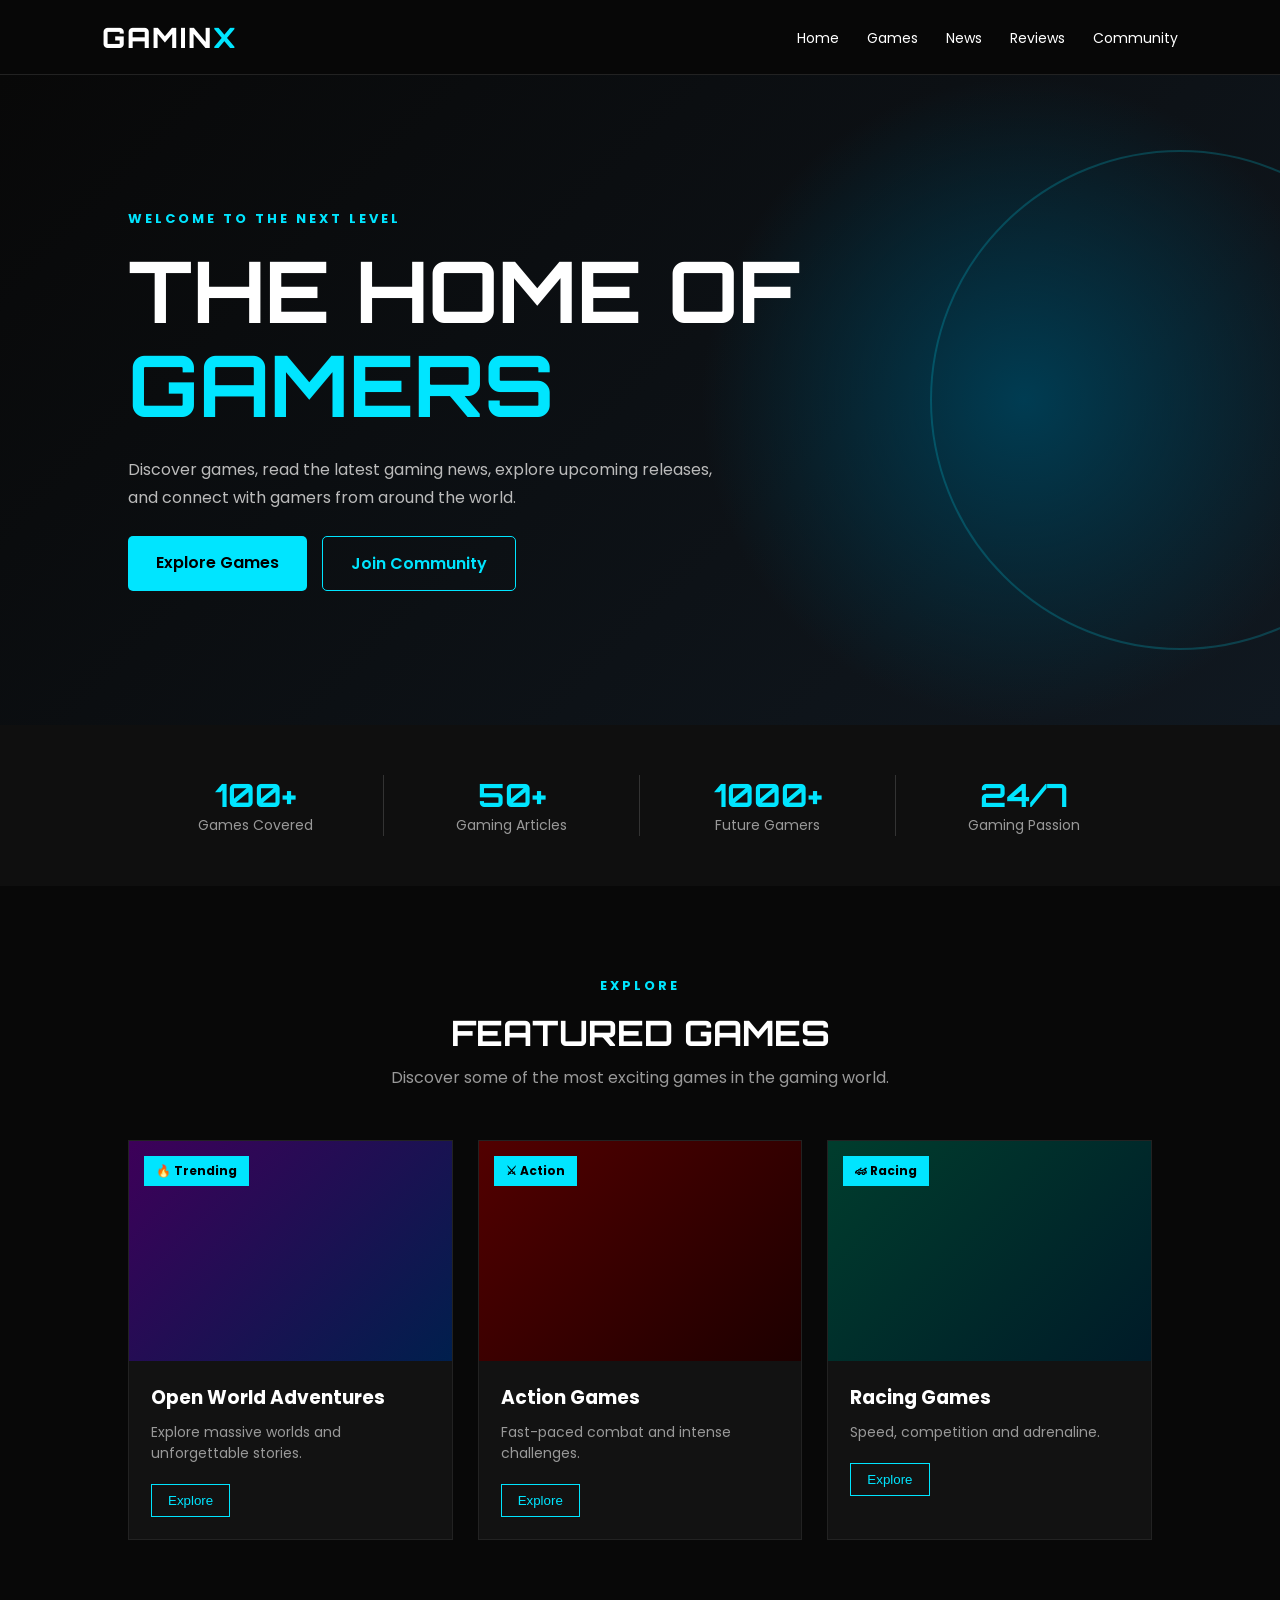
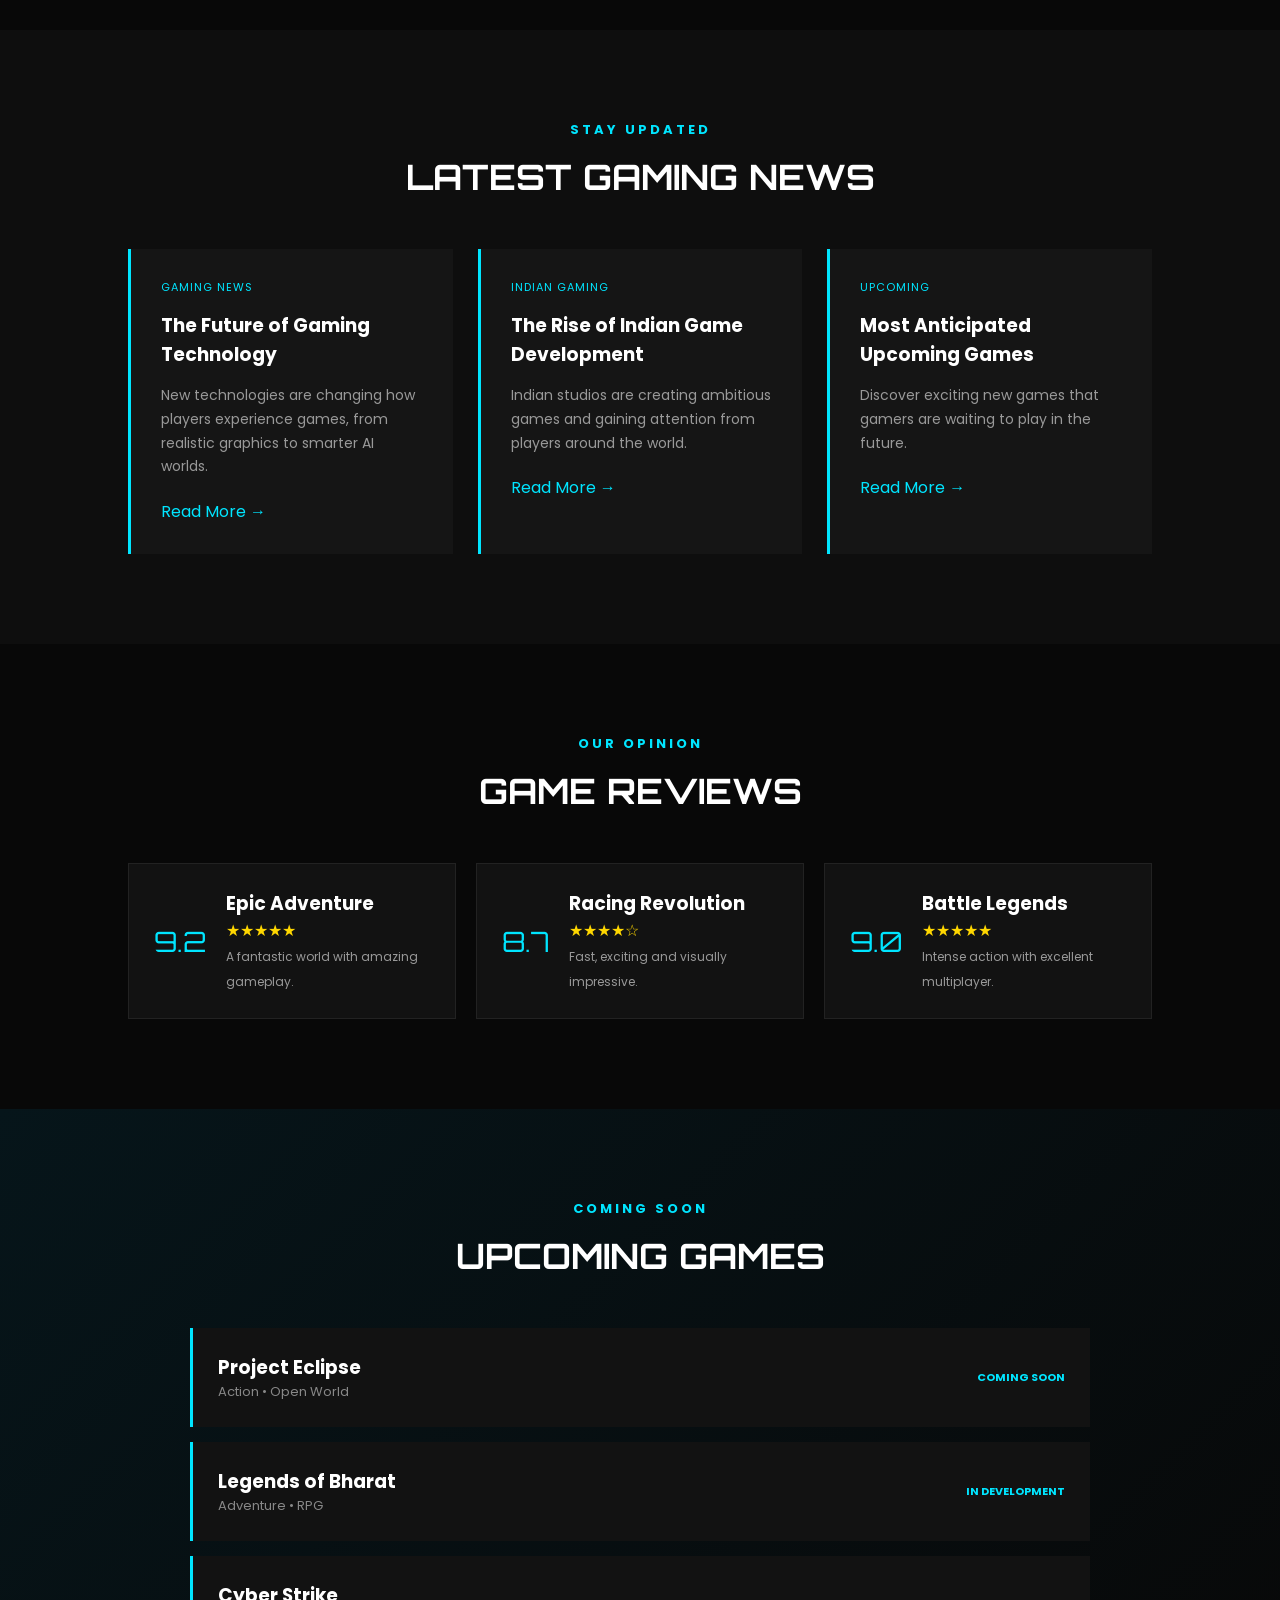
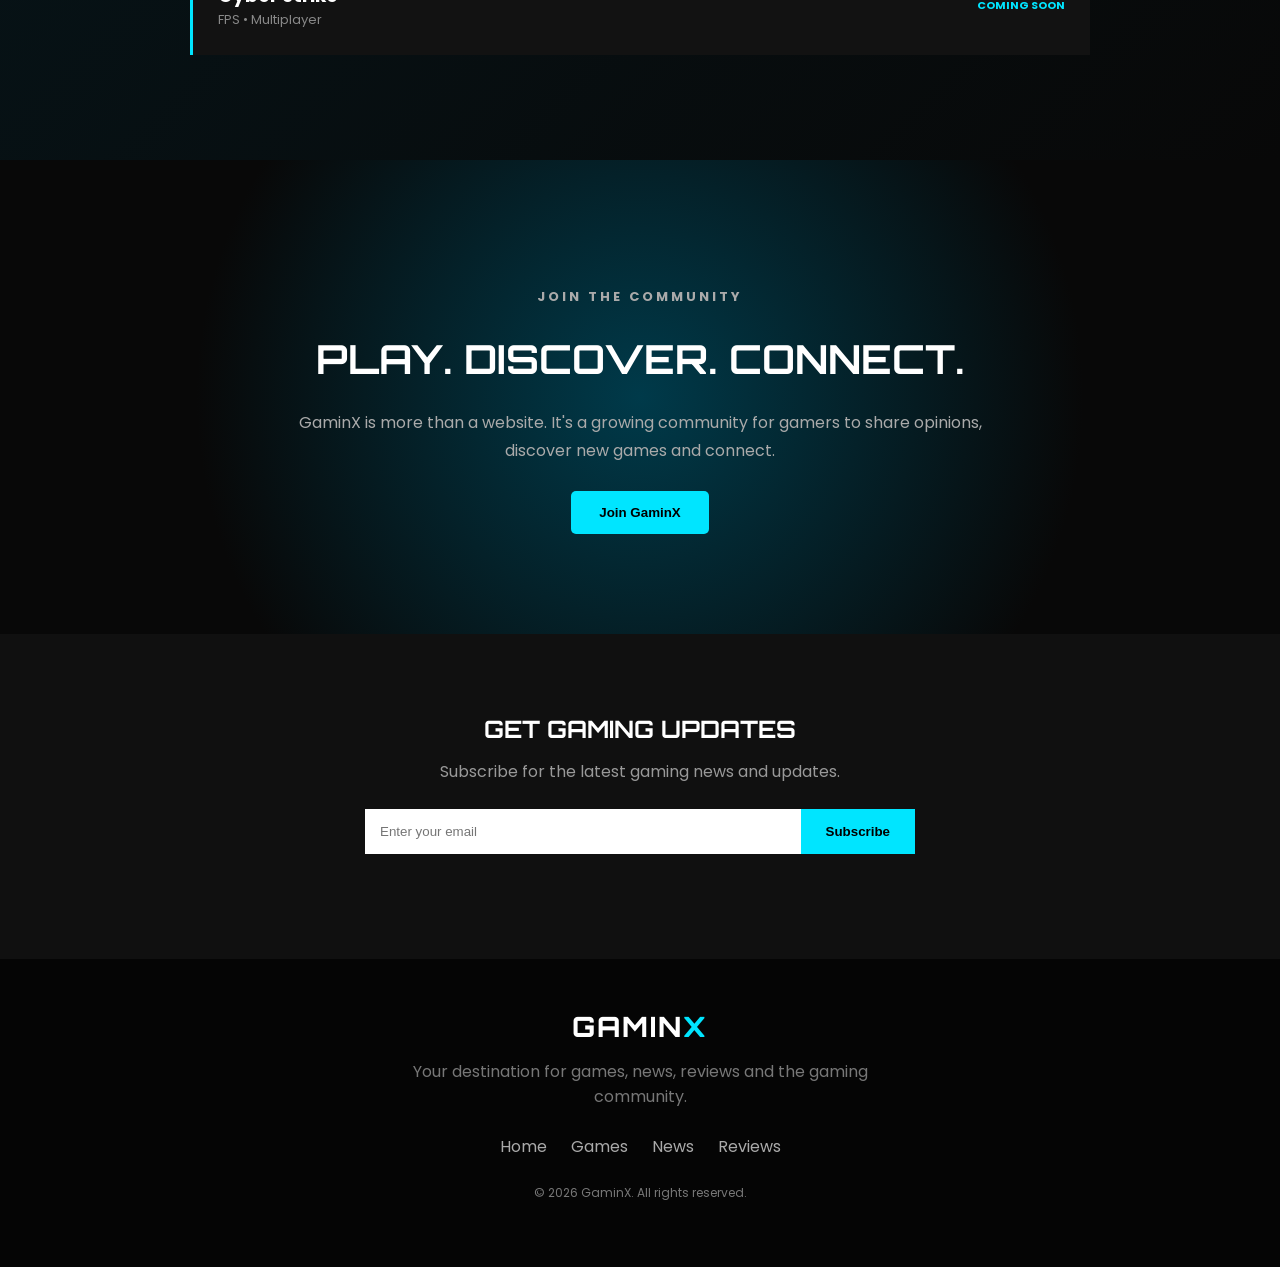
==== index.html @ e20bd8ae "Add GaminX website files Initial upload of GaminX website files including HTML, CSS, and JavaScript." ====
<!DOCTYPE html>
<html lang="en">
<head>
  <meta charset="UTF-8">
  <meta name="viewport" content="width=device-width, initial-scale=1.0">

  <title>GaminX - The Ultimate Gaming Community</title>

  <link rel="stylesheet" href="style.css">

  <!-- Google Font -->
  <link rel="preconnect" href="https://fonts.googleapis.com">
  <link rel="preconnect" href="https://fonts.gstatic.com" crossorigin>
  <link href="https://fonts.googleapis.com/css2?family=Orbitron:wght@400;600;700;800&family=Poppins:wght@300;400;500;600;700&display=swap" rel="stylesheet">
</head>

<body>

  <!-- Navigation -->
  <nav class="navbar">
    <div class="logo">GAMIN<span>X</span></div>

    <ul class="nav-links" id="navLinks">
      <li><a href="#home">Home</a></li>
      <li><a href="#games">Games</a></li>
      <li><a href="#news">News</a></li>
      <li><a href="#reviews">Reviews</a></li>
      <li><a href="#community">Community</a></li>
    </ul>

    <button class="menu-btn" id="menuBtn">☰</button>
  </nav>


  <!-- Hero -->
  <section class="hero" id="home">
    <div class="hero-content">
      <p class="tag">WELCOME TO THE NEXT LEVEL</p>

      <h1>
        THE HOME OF<br>
        <span>GAMERS</span>
      </h1>

      <p class="hero-text">
        Discover games, read the latest gaming news, explore upcoming releases,
        and connect with gamers from around the world.
      </p>

      <div class="hero-buttons">
        <a href="#games" class="btn primary">Explore Games</a>
        <a href="#community" class="btn secondary">Join Community</a>
      </div>
    </div>

    <div class="hero-decoration"></div>
  </section>


  <!-- Stats -->
  <section class="stats">
    <div class="stat">
      <h2>100+</h2>
      <p>Games Covered</p>
    </div>

    <div class="stat">
      <h2>50+</h2>
      <p>Gaming Articles</p>
    </div>

    <div class="stat">
      <h2>1000+</h2>
      <p>Future Gamers</p>
    </div>

    <div class="stat">
      <h2>24/7</h2>
      <p>Gaming Passion</p>
    </div>
  </section>


  <!-- Featured Games -->
  <section class="section" id="games">

    <div class="section-header">
      <p class="tag">EXPLORE</p>
      <h2>FEATURED GAMES</h2>
      <p>Discover some of the most exciting games in the gaming world.</p>
    </div>

    <div class="game-grid">

      <div class="game-card">
        <div class="game-image image-one">
          <span>🔥 Trending</span>
        </div>

        <div class="game-info">
          <h3>Open World Adventures</h3>
          <p>Explore massive worlds and unforgettable stories.</p>
          <button class="small-btn">Explore</button>
        </div>
      </div>


      <div class="game-card">
        <div class="game-image image-two">
          <span>⚔ Action</span>
        </div>

        <div class="game-info">
          <h3>Action Games</h3>
          <p>Fast-paced combat and intense challenges.</p>
          <button class="small-btn">Explore</button>
        </div>
      </div>


      <div class="game-card">
        <div class="game-image image-three">
          <span>🏎 Racing</span>
        </div>

        <div class="game-info">
          <h3>Racing Games</h3>
          <p>Speed, competition and adrenaline.</p>
          <button class="small-btn">Explore</button>
        </div>
      </div>

    </div>
  </section>


  <!-- Latest News -->
  <section class="section dark-section" id="news">

    <div class="section-header">
      <p class="tag">STAY UPDATED</p>
      <h2>LATEST GAMING NEWS</h2>
    </div>

    <div class="news-container">

      <article class="news-card">
        <div class="news-date">GAMING NEWS</div>
        <h3>The Future of Gaming Technology</h3>
        <p>
          New technologies are changing how players experience games,
          from realistic graphics to smarter AI worlds.
        </p>
        <a href="#">Read More →</a>
      </article>


      <article class="news-card">
        <div class="news-date">INDIAN GAMING</div>
        <h3>The Rise of Indian Game Development</h3>
        <p>
          Indian studios are creating ambitious games and gaining
          attention from players around the world.
        </p>
        <a href="#">Read More →</a>
      </article>


      <article class="news-card">
        <div class="news-date">UPCOMING</div>
        <h3>Most Anticipated Upcoming Games</h3>
        <p>
          Discover exciting new games that gamers are waiting
          to play in the future.
        </p>
        <a href="#">Read More →</a>
      </article>

    </div>
  </section>


  <!-- Reviews -->
  <section class="section" id="reviews">

    <div class="section-header">
      <p class="tag">OUR OPINION</p>
      <h2>GAME REVIEWS</h2>
    </div>

    <div class="review-grid">

      <div class="review-card">
        <div class="review-score">9.2</div>
        <div>
          <h3>Epic Adventure</h3>
          <p>★★★★★</p>
          <span>A fantastic world with amazing gameplay.</span>
        </div>
      </div>

      <div class="review-card">
        <div class="review-score">8.7</div>
        <div>
          <h3>Racing Revolution</h3>
          <p>★★★★☆</p>
          <span>Fast, exciting and visually impressive.</span>
        </div>
      </div>

      <div class="review-card">
        <div class="review-score">9.0</div>
        <div>
          <h3>Battle Legends</h3>
          <p>★★★★★</p>
          <span>Intense action with excellent multiplayer.</span>
        </div>
      </div>

    </div>
  </section>


  <!-- Upcoming -->
  <section class="section upcoming">

    <div class="section-header">
      <p class="tag">COMING SOON</p>
      <h2>UPCOMING GAMES</h2>
    </div>

    <div class="upcoming-list">

      <div class="upcoming-item">
        <div>
          <h3>Project Eclipse</h3>
          <p>Action • Open World</p>
        </div>
        <span>COMING SOON</span>
      </div>

      <div class="upcoming-item">
        <div>
          <h3>Legends of Bharat</h3>
          <p>Adventure • RPG</p>
        </div>
        <span>IN DEVELOPMENT</span>
      </div>

      <div class="upcoming-item">
        <div>
          <h3>Cyber Strike</h3>
          <p>FPS • Multiplayer</p>
        </div>
        <span>COMING SOON</span>
      </div>

    </div>
  </section>


  <!-- Community -->
  <section class="community" id="community">

    <div class="community-content">
      <p class="tag">JOIN THE COMMUNITY</p>

      <h2>PLAY. DISCOVER. CONNECT.</h2>

      <p>
        GaminX is more than a website. It's a growing community for
        gamers to share opinions, discover new games and connect.
      </p>

      <button class="btn primary" id="joinBtn">
        Join GaminX
      </button>
    </div>

  </section>


  <!-- Newsletter -->
  <section class="newsletter">

    <h2>GET GAMING UPDATES</h2>

    <p>Subscribe for the latest gaming news and updates.</p>

    <div class="subscribe-box">
      <input type="email" id="emailInput" placeholder="Enter your email">
      <button id="subscribeBtn">Subscribe</button>
    </div>

    <p id="message"></p>

  </section>


  <!-- Footer -->
  <footer>

    <div class="footer-logo">GAMIN<span>X</span></div>

    <p>
      Your destination for games, news, reviews and the gaming community.
    </p>

    <div class="footer-links">
      <a href="#home">Home</a>
      <a href="#games">Games</a>
      <a href="#news">News</a>
      <a href="#reviews">Reviews</a>
    </div>

    <p class="copyright">
      © 2026 GaminX. All rights reserved.
    </p>

  </footer>


  <script src="script.js"></script>

</body>
</html>
---- style.css ----
* {
  margin: 0;
  padding: 0;
  box-sizing: border-box;
}

html {
  scroll-behavior: smooth;
}

body {
  background: #080808;
  color: white;
  font-family: "Poppins", sans-serif;
}

/* Navigation */

.navbar {
  height: 75px;
  width: 100%;
  padding: 0 8%;
  display: flex;
  justify-content: space-between;
  align-items: center;
  background: rgba(8, 8, 8, 0.95);
  position: sticky;
  top: 0;
  z-index: 1000;
  border-bottom: 1px solid #222;
}

.logo,
.footer-logo {
  font-family: "Orbitron", sans-serif;
  font-size: 28px;
  font-weight: 800;
  letter-spacing: 2px;
}

.logo span,
.footer-logo span {
  color: #00e5ff;
}

.nav-links {
  display: flex;
  list-style: none;
  gap: 28px;
}

.nav-links a {
  color: white;
  text-decoration: none;
  font-size: 14px;
  transition: 0.3s;
}

.nav-links a:hover {
  color: #00e5ff;
}

.menu-btn {
  display: none;
  background: transparent;
  border: none;
  color: white;
  font-size: 25px;
  cursor: pointer;
}

/* Hero */

.hero {
  min-height: 650px;
  display: flex;
  align-items: center;
  padding: 80px 10%;
  position: relative;
  overflow: hidden;

  background:
    radial-gradient(circle at 80% 50%, #003c52, transparent 30%),
    linear-gradient(135deg, #080808, #101820);
}

.hero-content {
  max-width: 700px;
  z-index: 2;
}

.tag {
  color: #00e5ff;
  font-size: 13px;
  font-weight: 700;
  letter-spacing: 3px;
  margin-bottom: 15px;
}

.hero h1 {
  font-family: "Orbitron", sans-serif;
  font-size: clamp(45px, 7vw, 85px);
  line-height: 1.1;
}

.hero h1 span {
  color: #00e5ff;
}

.hero-text {
  max-width: 600px;
  margin: 25px 0;
  color: #bbb;
  line-height: 1.7;
}

.hero-buttons {
  display: flex;
  gap: 15px;
}

.btn {
  padding: 14px 28px;
  border-radius: 5px;
  text-decoration: none;
  border: none;
  cursor: pointer;
  font-weight: 600;
  display: inline-block;
}

.primary {
  background: #00e5ff;
  color: black;
}

.primary:hover {
  background: white;
}

.secondary {
  border: 1px solid #00e5ff;
  color: #00e5ff;
}

.secondary:hover {
  background: #00e5ff;
  color: black;
}

.hero-decoration {
  position: absolute;
  width: 500px;
  height: 500px;
  border: 2px solid #00e5ff;
  border-radius: 50%;
  right: -150px;
  opacity: 0.2;
}

/* Stats */

.stats {
  display: grid;
  grid-template-columns: repeat(4, 1fr);
  padding: 50px 10%;
  background: #0f0f0f;
  text-align: center;
}

.stat {
  border-right: 1px solid #333;
}

.stat:last-child {
  border: none;
}

.stat h2 {
  font-family: "Orbitron";
  color: #00e5ff;
  font-size: 32px;
}

.stat p {
  color: #999;
  font-size: 14px;
}

/* Sections */

.section {
  padding: 90px 10%;
}

.dark-section {
  background: #0e0e0e;
}

.section-header {
  text-align: center;
  margin-bottom: 50px;
}

.section-header h2 {
  font-family: "Orbitron";
  font-size: 35px;
}

.section-header > p:last-child {
  color: #999;
  margin-top: 10px;
}

/* Games */

.game-grid {
  display: grid;
  grid-template-columns: repeat(3, 1fr);
  gap: 25px;
}

.game-card {
  background: #121212;
  border: 1px solid #222;
  transition: 0.3s;
}

.game-card:hover {
  transform: translateY(-8px);
  border-color: #00e5ff;
}

.game-image {
  height: 220px;
  padding: 15px;
  display: flex;
  align-items: flex-start;
}

.game-image span {
  background: #00e5ff;
  color: black;
  padding: 6px 12px;
  font-size: 12px;
  font-weight: bold;
}

.image-one {
  background:
    linear-gradient(135deg, #3d0059, #001f4d);
}

.image-two {
  background:
    linear-gradient(135deg, #520000, #1d0000);
}

.image-three {
  background:
    linear-gradient(135deg, #003d2d, #001b28);
}

.game-info {
  padding: 22px;
}

.game-info h3 {
  margin-bottom: 10px;
}

.game-info p {
  color: #999;
  font-size: 14px;
  margin-bottom: 20px;
}

.small-btn {
  background: transparent;
  color: #00e5ff;
  border: 1px solid #00e5ff;
  padding: 8px 16px;
  cursor: pointer;
}

/* News */

.news-container {
  display: grid;
  grid-template-columns: repeat(3, 1fr);
  gap: 25px;
}

.news-card {
  background: #151515;
  padding: 30px;
  border-left: 3px solid #00e5ff;
}

.news-date {
  font-size: 11px;
  color: #00e5ff;
  margin-bottom: 15px;
  letter-spacing: 1px;
}

.news-card h3 {
  margin-bottom: 15px;
}

.news-card p {
  color: #999;
  font-size: 14px;
  line-height: 1.7;
  margin-bottom: 20px;
}

.news-card a {
  color: #00e5ff;
  text-decoration: none;
}

/* Reviews */

.review-grid {
  display: grid;
  grid-template-columns: repeat(3, 1fr);
  gap: 20px;
}

.review-card {
  background: #121212;
  padding: 25px;
  display: flex;
  align-items: center;
  gap: 20px;
  border: 1px solid #222;
}

.review-score {
  font-family: "Orbitron";
  font-size: 28px;
  color: #00e5ff;
}

.review-card p {
  color: gold;
}

.review-card span {
  font-size: 12px;
  color: #999;
}

/* Upcoming */

.upcoming {
  background: linear-gradient(135deg, #06151a, #080808);
}

.upcoming-list {
  max-width: 900px;
  margin: auto;
}

.upcoming-item {
  padding: 25px;
  margin-bottom: 15px;
  background: #121212;
  display: flex;
  justify-content: space-between;
  align-items: center;
  border-left: 3px solid #00e5ff;
}

.upcoming-item p {
  color: #888;
  font-size: 13px;
}

.upcoming-item span {
  color: #00e5ff;
  font-size: 11px;
  font-weight: bold;
}

/* Community */

.community {
  padding: 100px 10%;
  text-align: center;
  background:
    radial-gradient(circle, #003a4a, #080808 65%);
}

.community-content {
  max-width: 750px;
  margin: auto;
}

.community h2 {
  font-family: "Orbitron";
  font-size: 40px;
}

.community p {
  color: #aaa;
  margin: 25px auto;
  line-height: 1.8;
}

/* Newsletter */

.newsletter {
  padding: 80px 10%;
  text-align: center;
  background: #101010;
}

.newsletter h2 {
  font-family: "Orbitron";
}

.newsletter > p {
  color: #999;
  margin: 15px;
}

.subscribe-box {
  display: flex;
  max-width: 550px;
  margin: 25px auto;
}

.subscribe-box input {
  flex: 1;
  padding: 15px;
  border: none;
  outline: none;
}

.subscribe-box button {
  padding: 15px 25px;
  background: #00e5ff;
  border: none;
  cursor: pointer;
  font-weight: bold;
}

#message {
  color: #00e5ff;
}

/* Footer */

footer {
  padding: 50px 10%;
  background: #050505;
  text-align: center;
}

footer > p {
  color: #777;
  margin: 15px auto;
  max-width: 500px;
}

.footer-links {
  margin: 25px 0;
}

.footer-links a {
  color: #aaa;
  text-decoration: none;
  margin: 10px;
}

.footer-links a:hover {
  color: #00e5ff;
}

.copyright {
  font-size: 12px;
}

/* Mobile */

@media (max-width: 800px) {

  .navbar {
    padding: 0 5%;
  }

  .menu-btn {
    display: block;
  }

  .nav-links {
    display: none;
    position: absolute;
    top: 75px;
    left: 0;
    width: 100%;
    background: #111;
    flex-direction: column;
    padding: 25px;
    text-align: center;
  }

  .nav-links.active {
    display: flex;
  }

  .hero {
    padding: 80px 7%;
    min-height: 600px;
  }

  .stats {
    grid-template-columns: repeat(2, 1fr);
    gap: 30px;
  }

  .stat {
    border: none;
  }

  .game-grid,
  .news-container,
  .review-grid {
    grid-template-columns: 1fr;
  }

  .section {
    padding: 70px 7%;
  }

  .upcoming-item {
    flex-direction: column;
    align-items: flex-start;
    gap: 12px;
  }

  .subscribe-box {
    flex-direction: column;
    gap: 10px;
  }

  .hero-buttons {
    flex-direction: column;
    align-items: flex-start;
  }
}
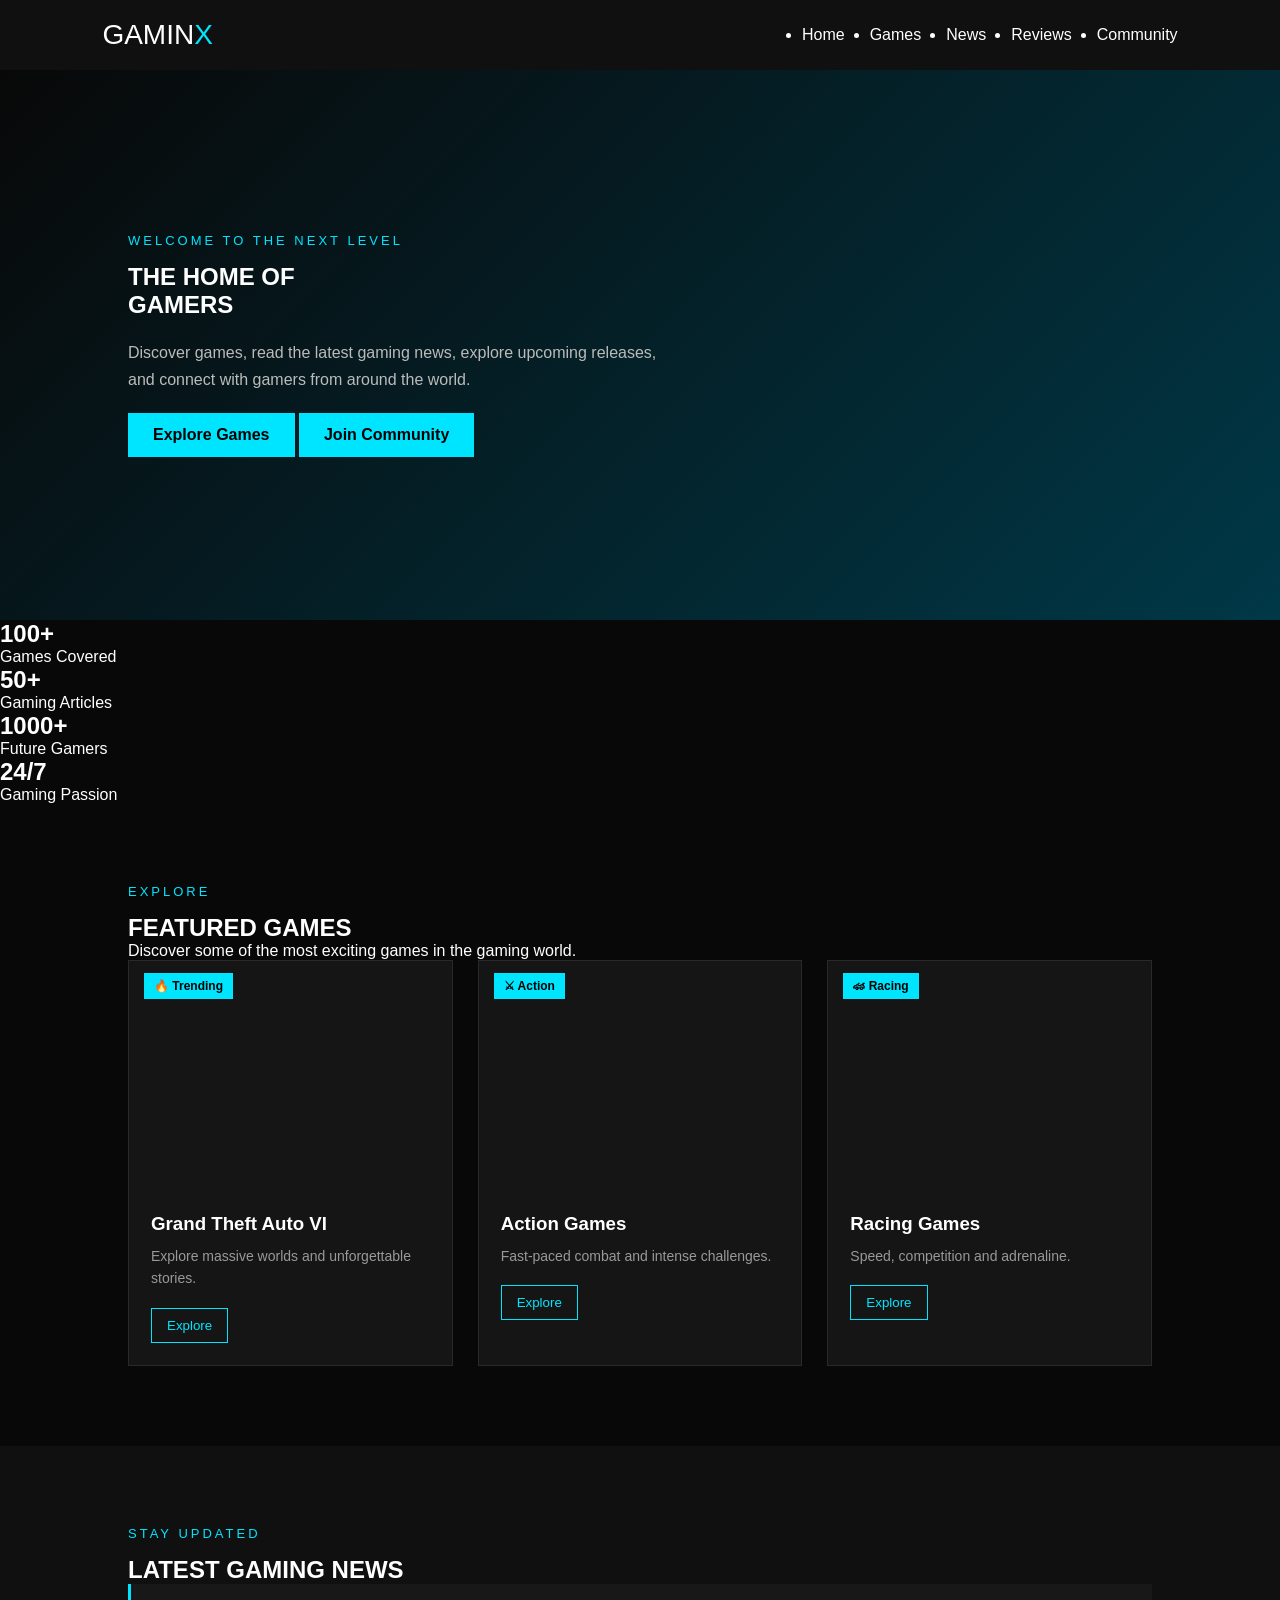
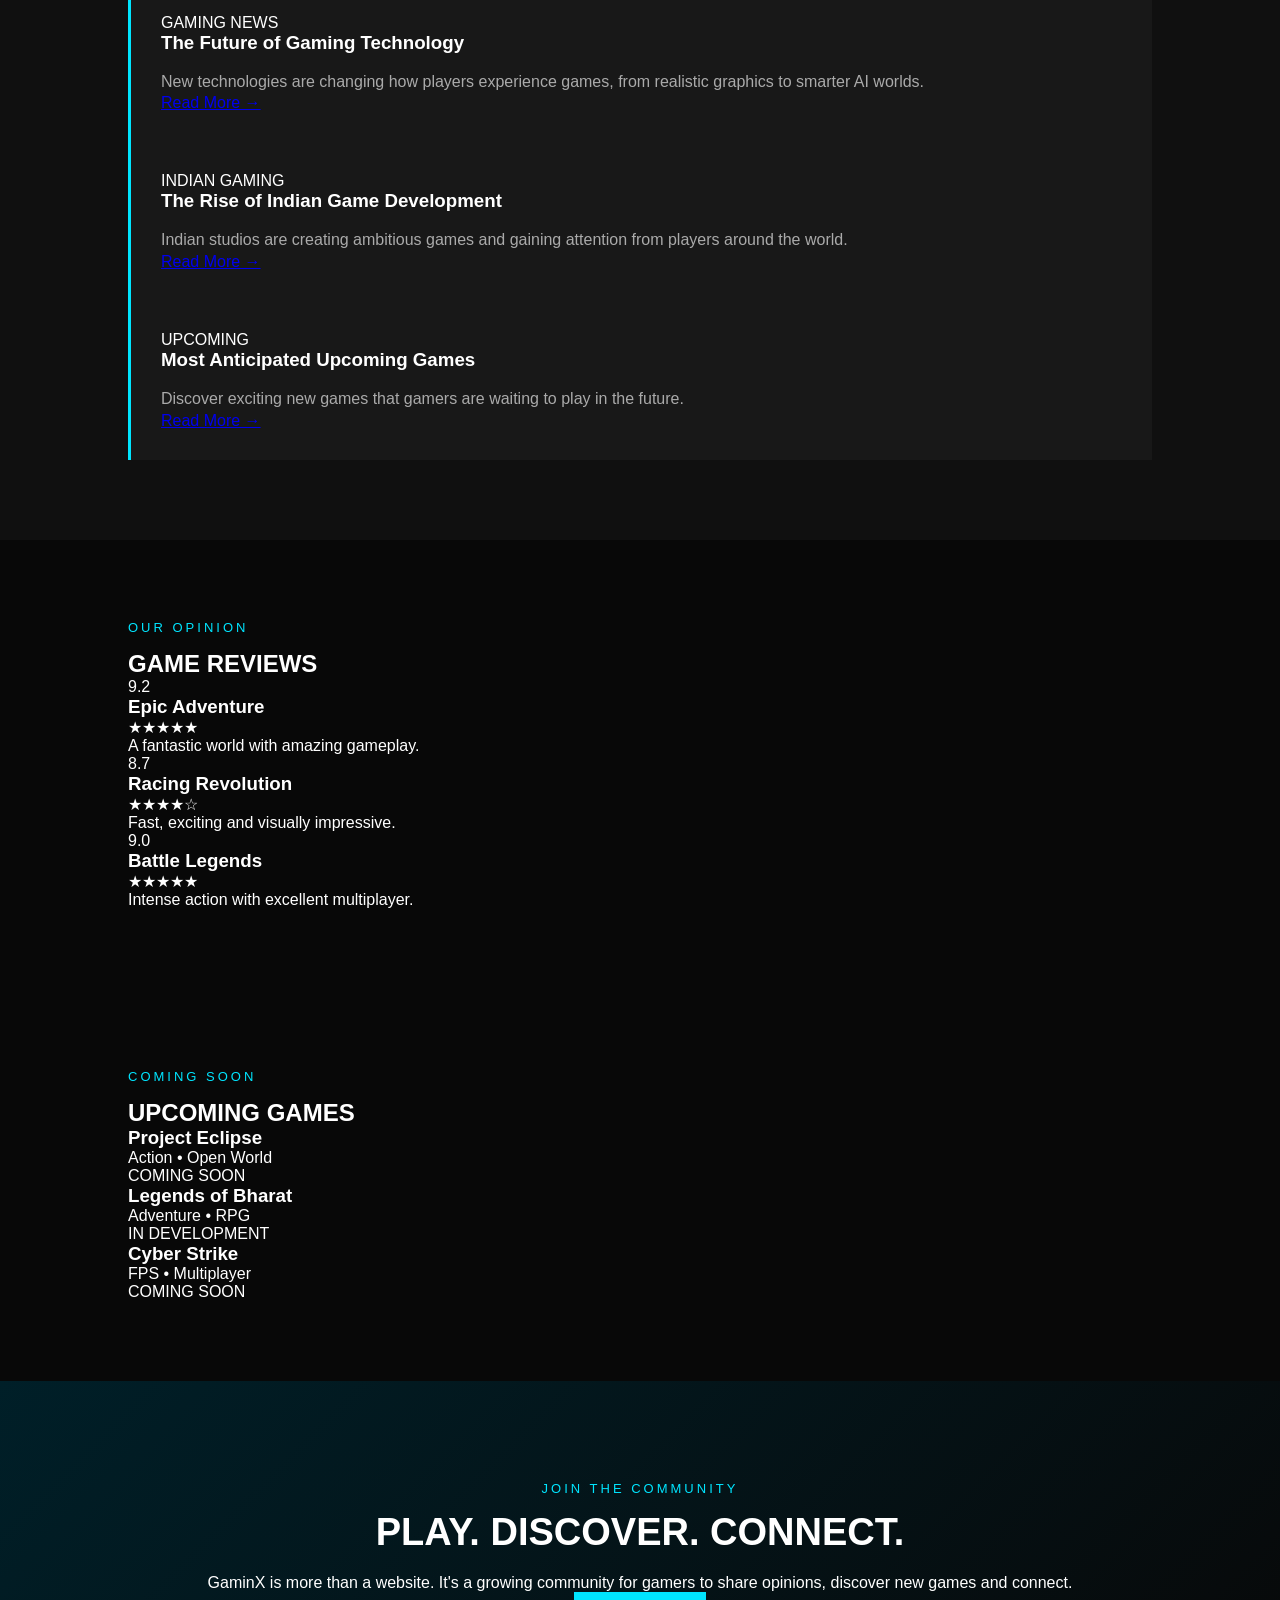
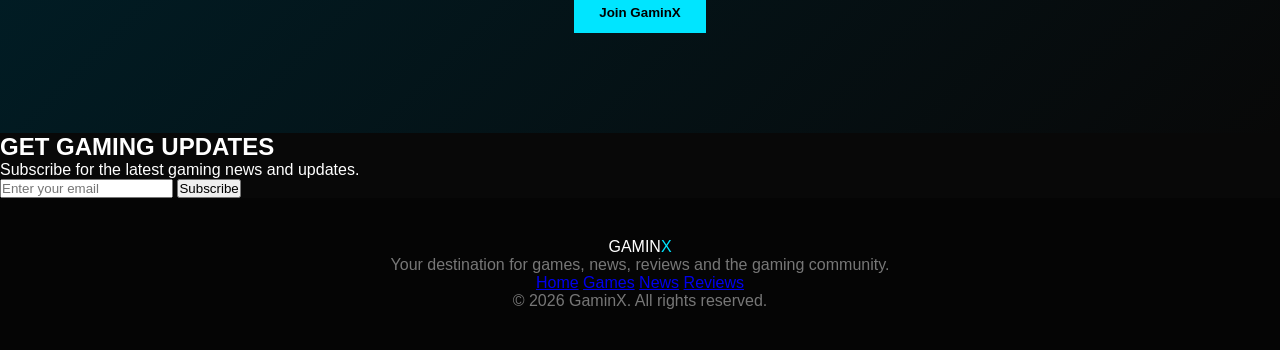
==== commit 9064c5d0: "Update index.html" ====
--- a/index.html
+++ b/index.html
@@ -98,7 +98,7 @@
         </div>
 
         <div class="game-info">
-          <h3>Open World Adventures</h3>
+          <h3>Grand Theft Auto VI</h3>
           <p>Explore massive worlds and unforgettable stories.</p>
           <button class="small-btn">Explore</button>
         </div>
@@ -323,4 +323,4 @@
   <script src="script.js"></script>
 
 </body>
-</html>+</html>
--- a/style.css
+++ b/style.css
@@ -11,49 +11,41 @@
 body {
   background: #080808;
   color: white;
-  font-family: "Poppins", sans-serif;
-}
+  font-family: Arial, sans-serif;
+}
+
 
 /* Navigation */
 
 .navbar {
-  height: 75px;
-  width: 100%;
+  height: 70px;
   padding: 0 8%;
   display: flex;
   justify-content: space-between;
   align-items: center;
-  background: rgba(8, 8, 8, 0.95);
+  background: #101010;
   position: sticky;
   top: 0;
-  z-index: 1000;
-  border-bottom: 1px solid #222;
-}
-
-.logo,
-.footer-logo {
-  font-family: "Orbitron", sans-serif;
+  z-index: 100;
+}
+
+.logo {
   font-size: 28px;
-  font-weight: 800;
-  letter-spacing: 2px;
 }
 
 .logo span,
-.footer-logo span {
+footer span {
   color: #00e5ff;
 }
 
 .nav-links {
   display: flex;
-  list-style: none;
-  gap: 28px;
+  gap: 25px;
 }
 
 .nav-links a {
   color: white;
   text-decoration: none;
-  font-size: 14px;
-  transition: 0.3s;
 }
 
 .nav-links a:hover {
@@ -62,155 +54,77 @@
 
 .menu-btn {
   display: none;
-  background: transparent;
+  background: none;
   border: none;
   color: white;
   font-size: 25px;
-  cursor: pointer;
-}
+}
+
 
 /* Hero */
 
 .hero {
-  min-height: 650px;
+  min-height: 550px;
   display: flex;
   align-items: center;
-  padding: 80px 10%;
-  position: relative;
-  overflow: hidden;
-
-  background:
-    radial-gradient(circle at 80% 50%, #003c52, transparent 30%),
-    linear-gradient(135deg, #080808, #101820);
-}
-
-.hero-content {
+  padding: 60px 10%;
+  background: linear-gradient(135deg, #080808, #003847);
+}
+
+.hero h2 {
+  font-size: 55px;
   max-width: 700px;
-  z-index: 2;
+}
+
+.hero h2 span {
+  color: #00e5ff;
 }
 
 .tag {
   color: #00e5ff;
+  letter-spacing: 3px;
   font-size: 13px;
-  font-weight: 700;
-  letter-spacing: 3px;
   margin-bottom: 15px;
 }
 
-.hero h1 {
-  font-family: "Orbitron", sans-serif;
-  font-size: clamp(45px, 7vw, 85px);
-  line-height: 1.1;
-}
-
-.hero h1 span {
-  color: #00e5ff;
-}
-
 .hero-text {
-  max-width: 600px;
-  margin: 25px 0;
+  max-width: 550px;
   color: #bbb;
   line-height: 1.7;
-}
-
-.hero-buttons {
-  display: flex;
-  gap: 15px;
+  margin: 20px 0;
 }
 
 .btn {
-  padding: 14px 28px;
-  border-radius: 5px;
-  text-decoration: none;
-  border: none;
-  cursor: pointer;
-  font-weight: 600;
   display: inline-block;
-}
-
-.primary {
+  padding: 13px 25px;
   background: #00e5ff;
   color: black;
-}
-
-.primary:hover {
-  background: white;
-}
-
-.secondary {
-  border: 1px solid #00e5ff;
-  color: #00e5ff;
-}
-
-.secondary:hover {
-  background: #00e5ff;
-  color: black;
-}
-
-.hero-decoration {
-  position: absolute;
-  width: 500px;
-  height: 500px;
-  border: 2px solid #00e5ff;
-  border-radius: 50%;
-  right: -150px;
-  opacity: 0.2;
-}
-
-/* Stats */
-
-.stats {
-  display: grid;
-  grid-template-columns: repeat(4, 1fr);
-  padding: 50px 10%;
-  background: #0f0f0f;
+  border: none;
+  font-weight: bold;
+  text-decoration: none;
+  cursor: pointer;
+}
+
+
+/* Sections */
+
+.section {
+  padding: 80px 10%;
+}
+
+.section-title {
   text-align: center;
-}
-
-.stat {
-  border-right: 1px solid #333;
-}
-
-.stat:last-child {
-  border: none;
-}
-
-.stat h2 {
-  font-family: "Orbitron";
-  color: #00e5ff;
+  margin-bottom: 45px;
+}
+
+.section-title h2 {
   font-size: 32px;
 }
 
-.stat p {
-  color: #999;
-  font-size: 14px;
-}
-
-/* Sections */
-
-.section {
-  padding: 90px 10%;
-}
-
 .dark-section {
-  background: #0e0e0e;
-}
-
-.section-header {
-  text-align: center;
-  margin-bottom: 50px;
-}
-
-.section-header h2 {
-  font-family: "Orbitron";
-  font-size: 35px;
-}
-
-.section-header > p:last-child {
-  color: #999;
-  margin-top: 10px;
-}
+  background: #101010;
+}
+
 
 /* Games */
 
@@ -221,45 +135,56 @@
 }
 
 .game-card {
-  background: #121212;
-  border: 1px solid #222;
+  background: #151515;
+  border: 1px solid #292929;
+  overflow: hidden;
   transition: 0.3s;
 }
 
 .game-card:hover {
-  transform: translateY(-8px);
+  transform: translateY(-7px);
   border-color: #00e5ff;
 }
 
 .game-image {
-  height: 220px;
+  height: 230px;
   padding: 15px;
-  display: flex;
-  align-items: flex-start;
+  background-size: cover;
+  background-position: center;
 }
 
 .game-image span {
   background: #00e5ff;
   color: black;
-  padding: 6px 12px;
+  padding: 6px 10px;
   font-size: 12px;
   font-weight: bold;
 }
 
+
+/* GAME IMAGES */
+
 .image-one {
-  background:
-    linear-gradient(135deg, #3d0059, #001f4d);
+  background-image: url("https://www.rockstargames.com/VI/_next/static/media/Official_Cover_Art_landscape.12.uu2irr.2_a.jpg");
+  background-size: cover;
+  background-position: center;
+  background-repeat: no-repeat;
 }
 
 .image-two {
-  background:
-    linear-gradient(135deg, #520000, #1d0000);
+  background-image: url("https://shared.fastly.steamstatic.com/store_item_assets/steam/apps/2821390/6f016ba56c8c0b3d4ba1456caf18fa0022815cb0/capsule_616x353.jpg?t=1788512136");
+  background-size: cover;
+  background-position: center;
+  background-repeat: no-repeat;
 }
 
 .image-three {
-  background:
-    linear-gradient(135deg, #003d2d, #001b28);
-}
+  background-image: url("https://gmedia.playstation.com/is/image/SIEPDC/Phantom-Blade-Zero-image-block-01-en-29jul26?$800px$");
+  background-size: cover;
+  background-position: center;
+  background-repeat: no-repeat;
+}
+
 
 .game-info {
   padding: 22px;
@@ -272,36 +197,31 @@
 .game-info p {
   color: #999;
   font-size: 14px;
-  margin-bottom: 20px;
+  margin-bottom: 18px;
+  line-height: 1.6;
 }
 
 .small-btn {
+  padding: 9px 15px;
+  border: 1px solid #00e5ff;
   background: transparent;
   color: #00e5ff;
-  border: 1px solid #00e5ff;
-  padding: 8px 16px;
   cursor: pointer;
 }
 
+
 /* News */
 
-.news-container {
+.news-grid {
   display: grid;
   grid-template-columns: repeat(3, 1fr);
   gap: 25px;
 }
 
 .news-card {
-  background: #151515;
   padding: 30px;
+  background: #181818;
   border-left: 3px solid #00e5ff;
-}
-
-.news-date {
-  font-size: 11px;
-  color: #00e5ff;
-  margin-bottom: 15px;
-  letter-spacing: 1px;
 }
 
 .news-card h3 {
@@ -309,179 +229,48 @@
 }
 
 .news-card p {
-  color: #999;
-  font-size: 14px;
-  line-height: 1.7;
-  margin-bottom: 20px;
-}
-
-.news-card a {
-  color: #00e5ff;
-  text-decoration: none;
-}
-
-/* Reviews */
-
-.review-grid {
-  display: grid;
-  grid-template-columns: repeat(3, 1fr);
-  gap: 20px;
-}
-
-.review-card {
-  background: #121212;
-  padding: 25px;
-  display: flex;
-  align-items: center;
-  gap: 20px;
-  border: 1px solid #222;
-}
-
-.review-score {
-  font-family: "Orbitron";
-  font-size: 28px;
-  color: #00e5ff;
-}
-
-.review-card p {
-  color: gold;
-}
-
-.review-card span {
-  font-size: 12px;
-  color: #999;
-}
-
-/* Upcoming */
-
-.upcoming {
-  background: linear-gradient(135deg, #06151a, #080808);
-}
-
-.upcoming-list {
-  max-width: 900px;
-  margin: auto;
-}
-
-.upcoming-item {
-  padding: 25px;
-  margin-bottom: 15px;
-  background: #121212;
-  display: flex;
-  justify-content: space-between;
-  align-items: center;
-  border-left: 3px solid #00e5ff;
-}
-
-.upcoming-item p {
-  color: #888;
-  font-size: 13px;
-}
-
-.upcoming-item span {
-  color: #00e5ff;
-  font-size: 11px;
-  font-weight: bold;
-}
+  color: #aaa;
+  line-height: 1.6;
+}
+
 
 /* Community */
 
 .community {
   padding: 100px 10%;
   text-align: center;
-  background:
-    radial-gradient(circle, #003a4a, #080808 65%);
-}
-
-.community-content {
-  max-width: 750px;
-  margin: auto;
+  background: linear-gradient(135deg, #001f28, #080808);
 }
 
 .community h2 {
-  font-family: "Orbitron";
-  font-size: 40px;
-}
-
-.community p {
+  font-size: 38px;
+  margin-bottom: 20px;
+}
+
+.community > p {
+  max-width: 650px;
+  margin: 15px auto 30px;
   color: #aaa;
-  margin: 25px auto;
-  line-height: 1.8;
-}
-
-/* Newsletter */
-
-.newsletter {
-  padding: 80px 10%;
+  line-height: 1.7;
+}
+
+
+/* Footer */
+
+footer {
+  padding: 40px;
   text-align: center;
-  background: #101010;
-}
-
-.newsletter h2 {
-  font-family: "Orbitron";
-}
-
-.newsletter > p {
-  color: #999;
-  margin: 15px;
-}
-
-.subscribe-box {
-  display: flex;
-  max-width: 550px;
-  margin: 25px auto;
-}
-
-.subscribe-box input {
-  flex: 1;
-  padding: 15px;
-  border: none;
-  outline: none;
-}
-
-.subscribe-box button {
-  padding: 15px 25px;
-  background: #00e5ff;
-  border: none;
-  cursor: pointer;
-  font-weight: bold;
-}
-
-#message {
-  color: #00e5ff;
-}
-
-/* Footer */
-
-footer {
-  padding: 50px 10%;
   background: #050505;
-  text-align: center;
-}
-
-footer > p {
+}
+
+footer h2 {
+  margin-bottom: 15px;
+}
+
+footer p {
   color: #777;
-  margin: 15px auto;
-  max-width: 500px;
-}
-
-.footer-links {
-  margin: 25px 0;
-}
-
-.footer-links a {
-  color: #aaa;
-  text-decoration: none;
-  margin: 10px;
-}
-
-.footer-links a:hover {
-  color: #00e5ff;
-}
-
-.copyright {
-  font-size: 12px;
-}
+}
+
 
 /* Mobile */
 
@@ -493,18 +282,19 @@
 
   .menu-btn {
     display: block;
+    cursor: pointer;
   }
 
   .nav-links {
     display: none;
     position: absolute;
-    top: 75px;
+    top: 70px;
     left: 0;
     width: 100%;
-    background: #111;
     flex-direction: column;
-    padding: 25px;
     text-align: center;
+    background: #151515;
+    padding: 20px;
   }
 
   .nav-links.active {
@@ -512,42 +302,20 @@
   }
 
   .hero {
-    padding: 80px 7%;
-    min-height: 600px;
-  }
-
-  .stats {
-    grid-template-columns: repeat(2, 1fr);
-    gap: 30px;
-  }
-
-  .stat {
-    border: none;
+    padding: 50px 7%;
+  }
+
+  .hero h2 {
+    font-size: 40px;
+  }
+
+  .section {
+    padding: 60px 7%;
   }
 
   .game-grid,
-  .news-container,
-  .review-grid {
+  .news-grid {
     grid-template-columns: 1fr;
   }
 
-  .section {
-    padding: 70px 7%;
-  }
-
-  .upcoming-item {
-    flex-direction: column;
-    align-items: flex-start;
-    gap: 12px;
-  }
-
-  .subscribe-box {
-    flex-direction: column;
-    gap: 10px;
-  }
-
-  .hero-buttons {
-    flex-direction: column;
-    align-items: flex-start;
-  }
 }
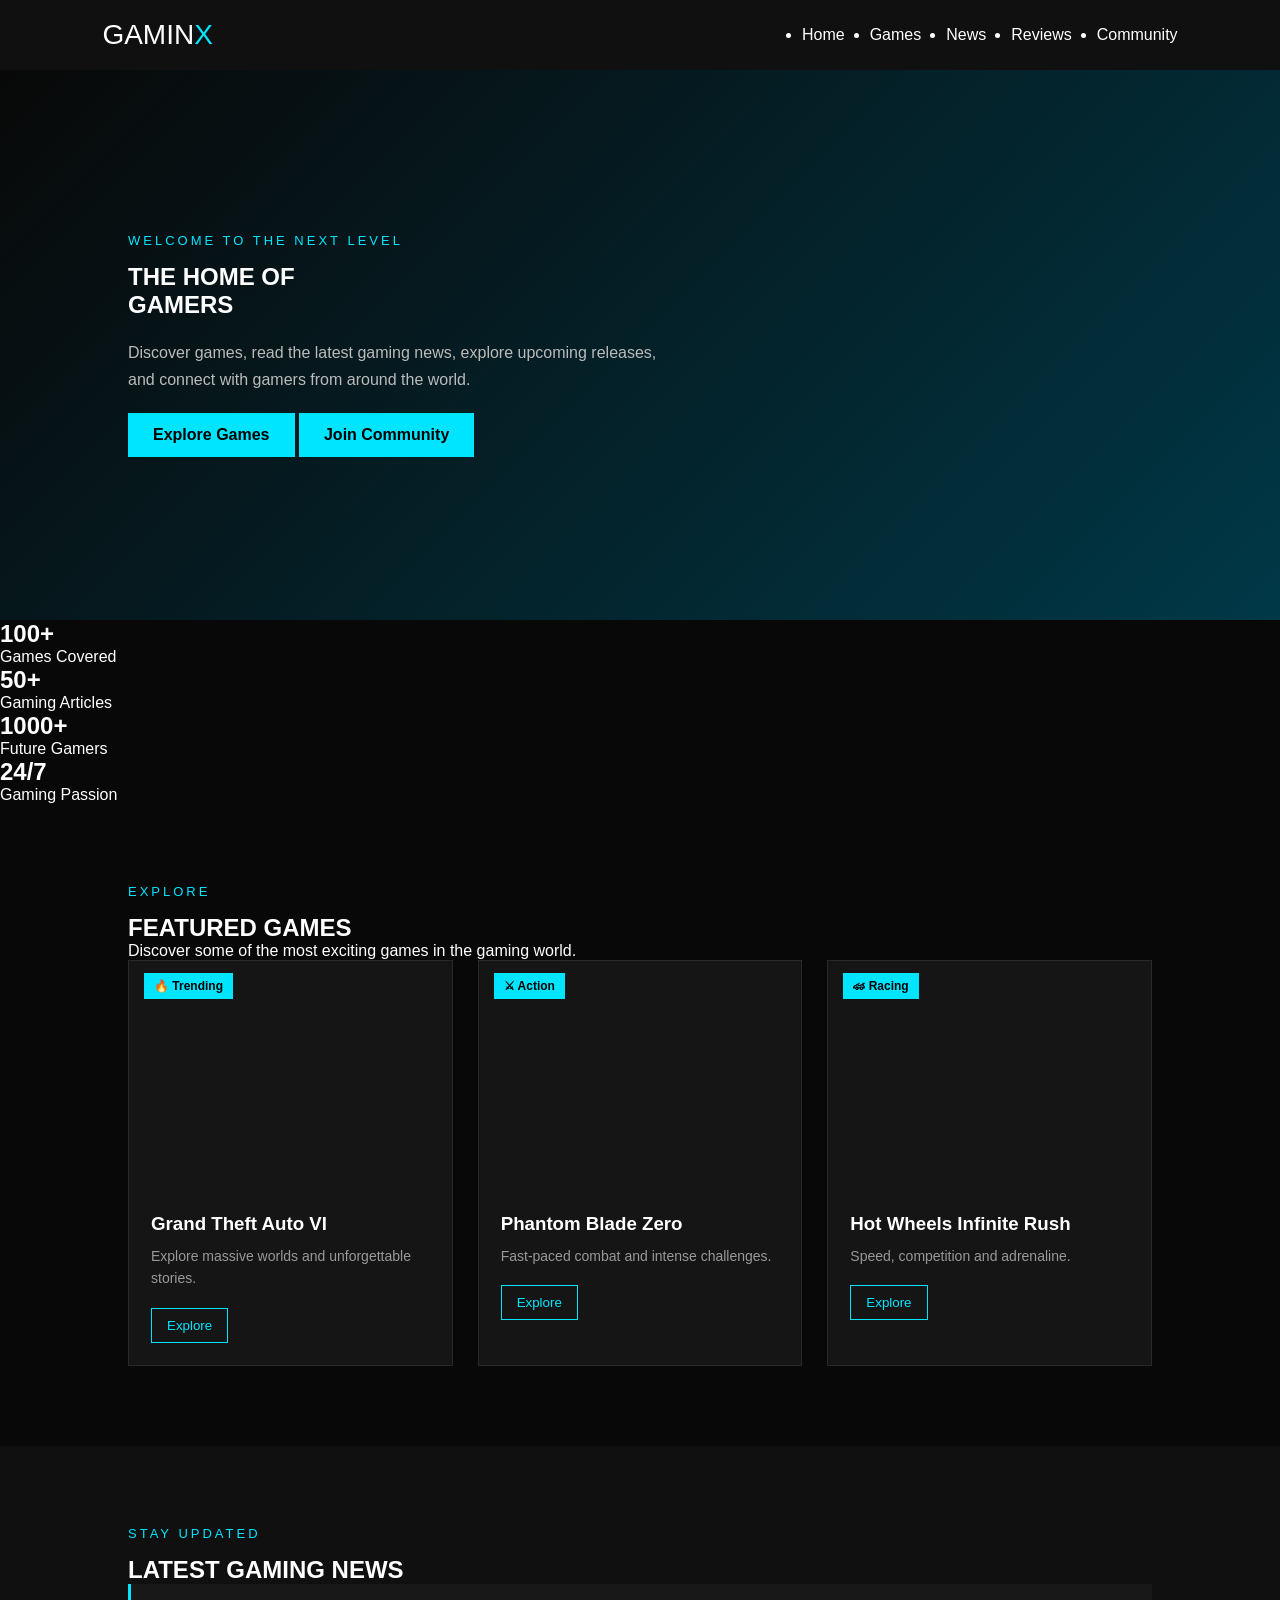
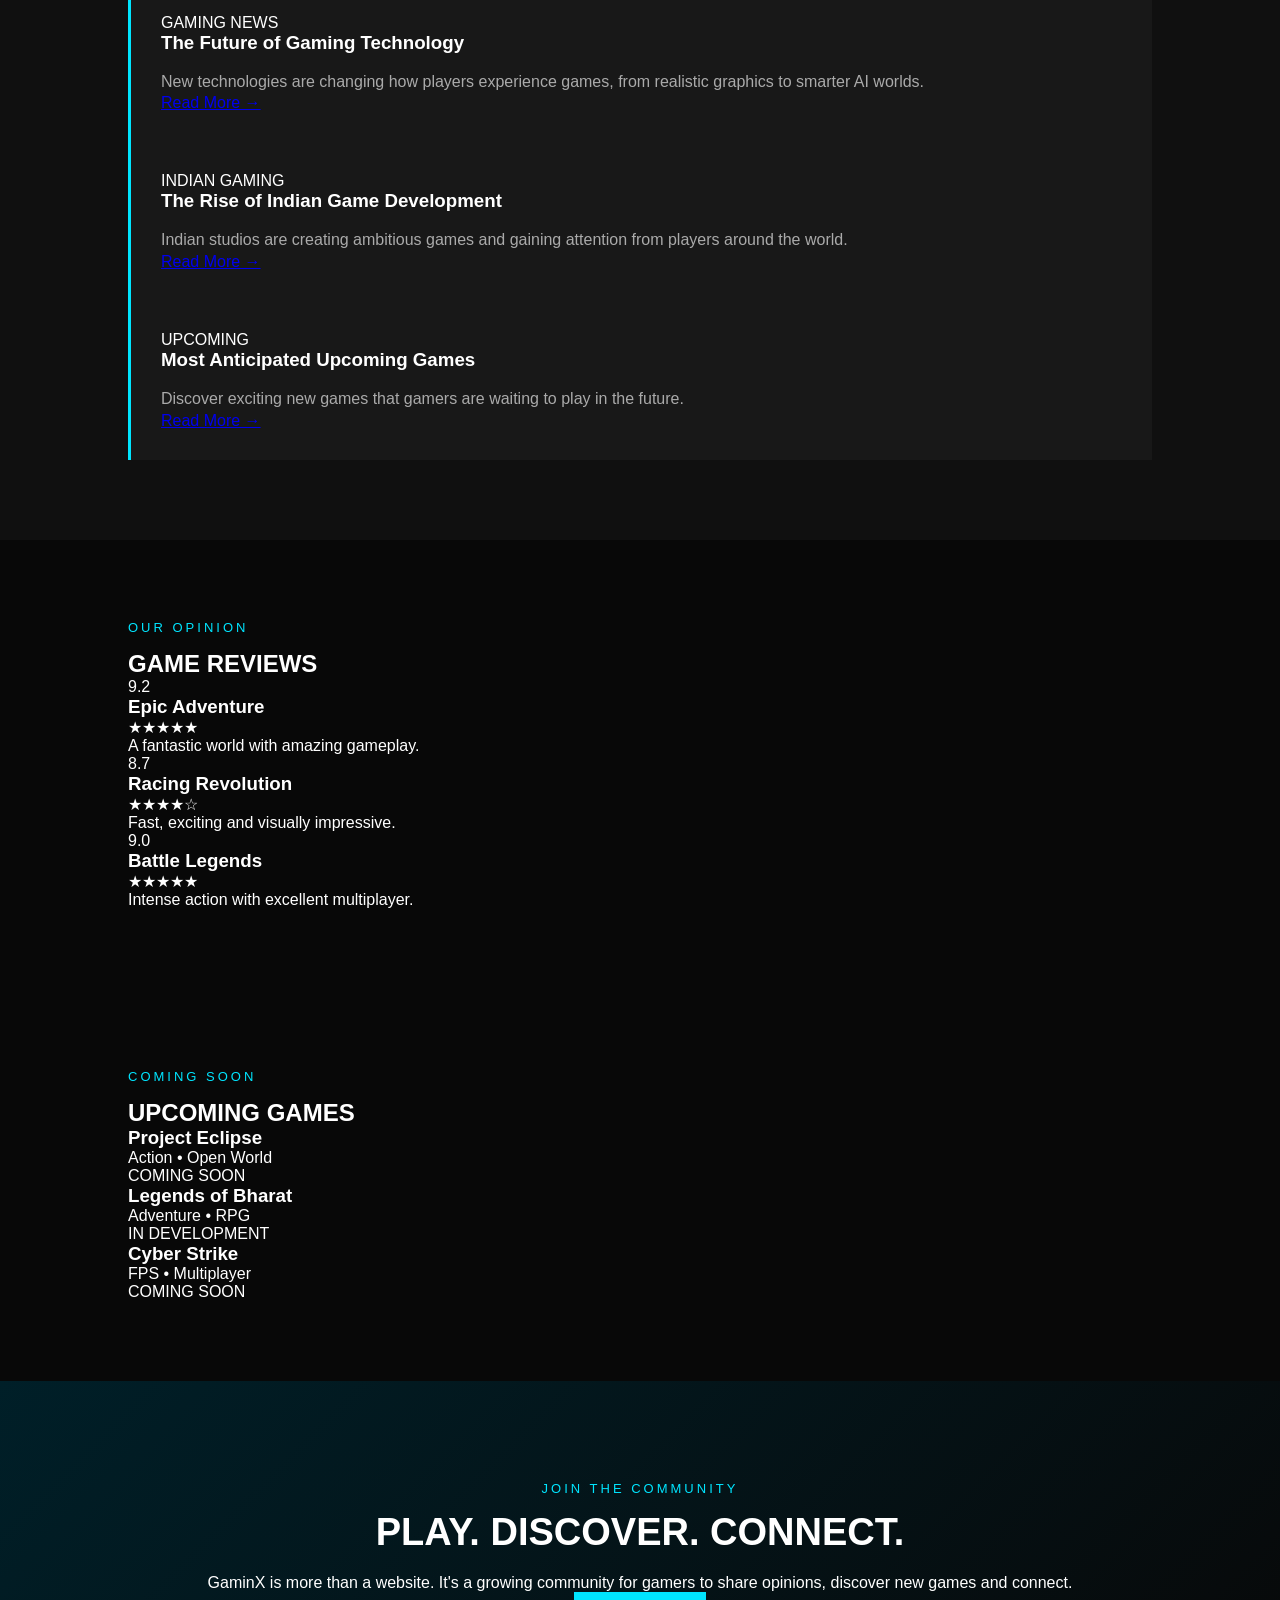
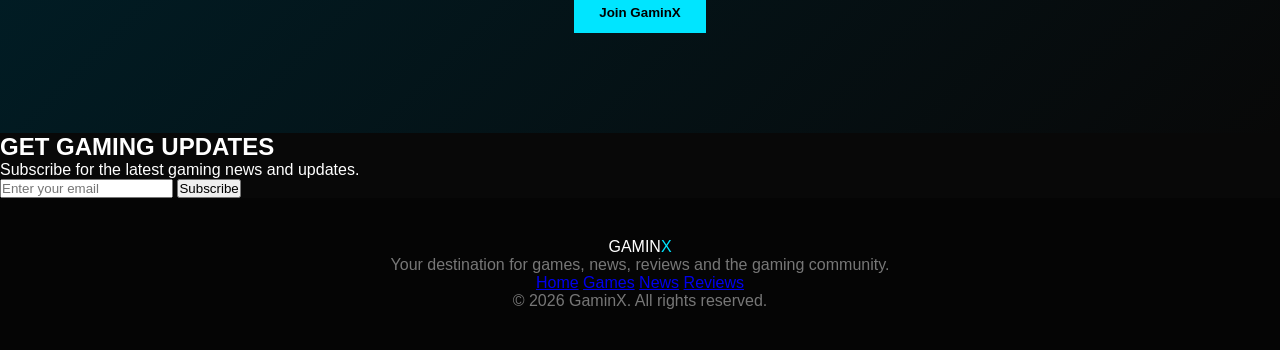
==== commit 66d426aa: "Update index.html" ====
--- a/index.html
+++ b/index.html
@@ -111,7 +111,7 @@
         </div>
 
         <div class="game-info">
-          <h3>Action Games</h3>
+          <h3>Phantom Blade Zero</h3>
           <p>Fast-paced combat and intense challenges.</p>
           <button class="small-btn">Explore</button>
         </div>
@@ -124,7 +124,7 @@
         </div>
 
         <div class="game-info">
-          <h3>Racing Games</h3>
+          <h3>Hot Wheels Infinite Rush</h3>
           <p>Speed, competition and adrenaline.</p>
           <button class="small-btn">Explore</button>
         </div>
